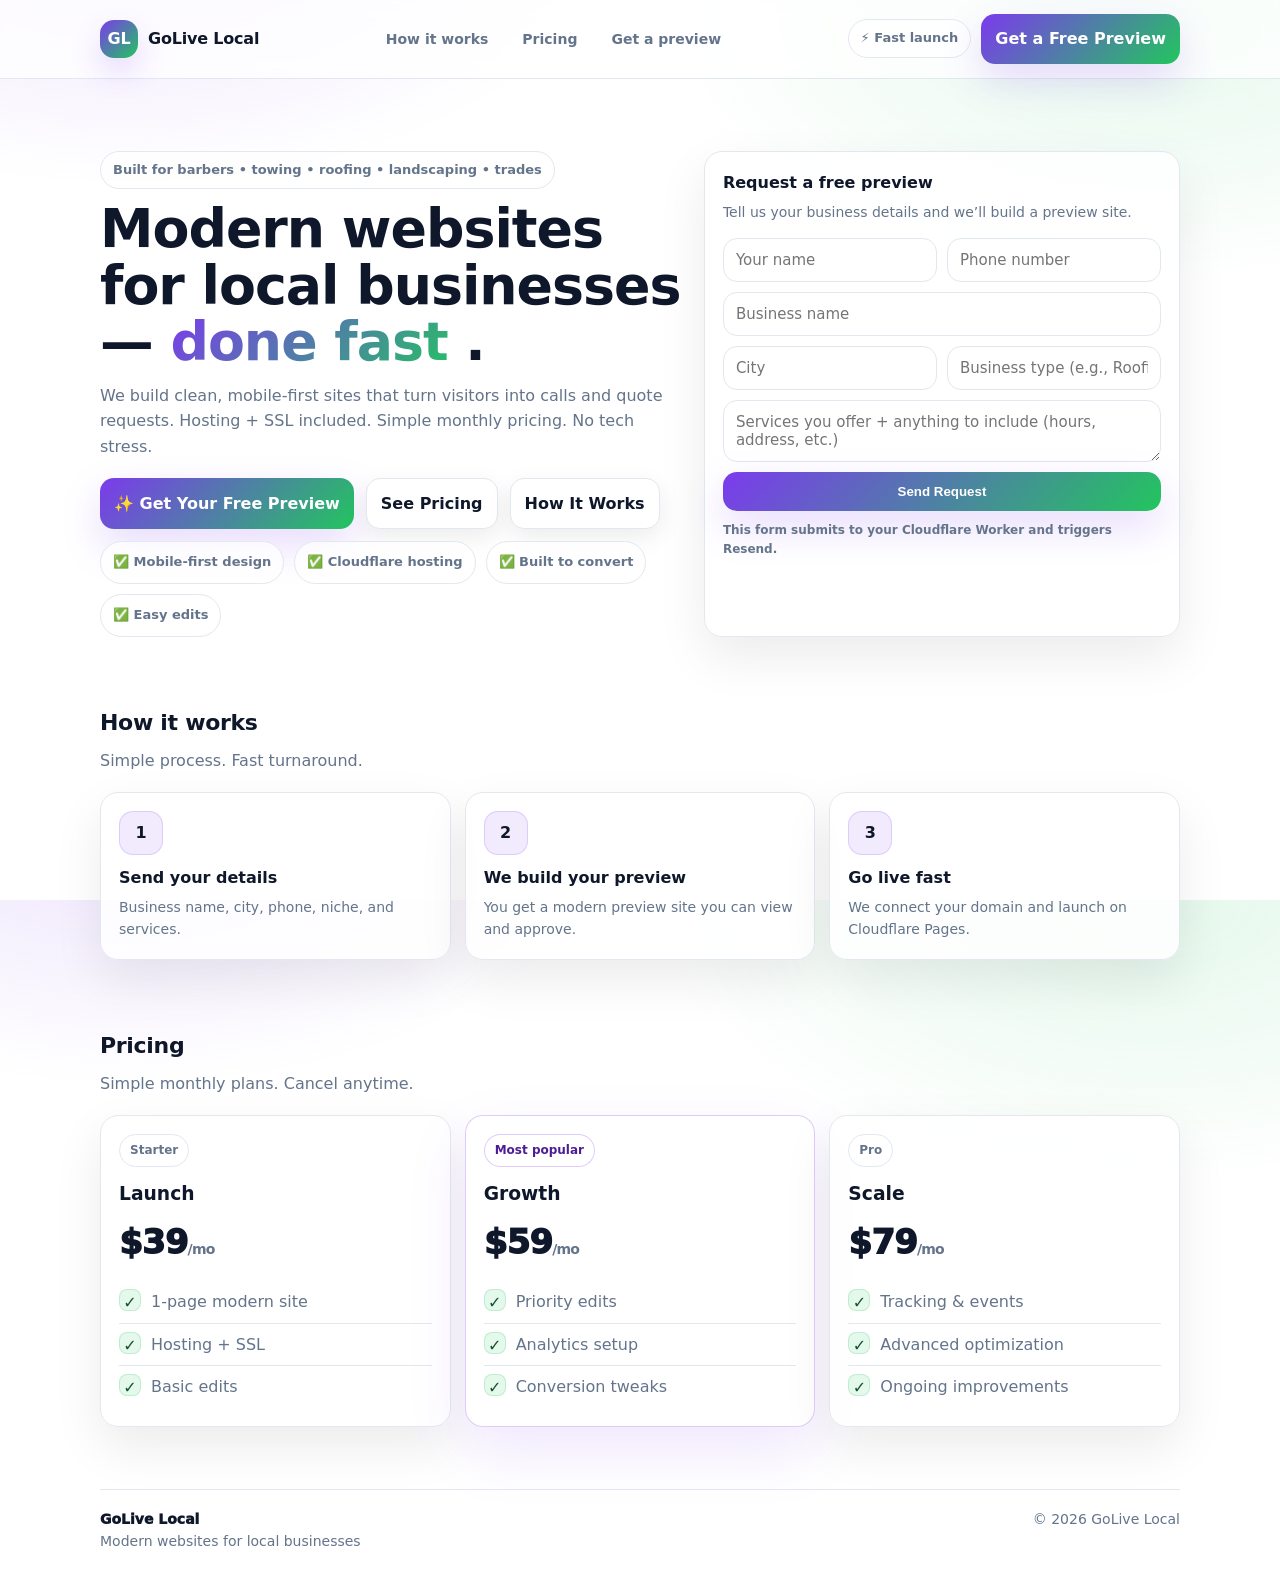
==== p/website-1/index.html @ e4176c9c "Create main page" ====
<!doctype html>
<html lang="en">
<head>
  <meta charset="utf-8" />
  <meta name="viewport" content="width=device-width, initial-scale=1" />
  <title>GoLive Local — Modern Websites for Local Businesses</title>
  <meta name="description" content="GoLive Local builds modern, mobile-first websites for local service businesses. Fast setup, Cloudflare hosting, simple monthly pricing." />

  <style>
    :root{
      --bg:#ffffff;
      --panel:#ffffff;
      --card:#ffffff;
      --text:#0f172a;      /* slate-900 */
      --muted:#64748b;     /* slate-500 */
      --line:#e2e8f0;      /* slate-200 */
      --brand:#7c3aed;     /* violet-600 */
      --brand2:#22c55e;    /* green-500 */
      --shadow: 0 20px 50px rgba(2, 6, 23, .08);
      --shadow2: 0 8px 24px rgba(2, 6, 23, .08);
      --radius: 18px;
      --max: 1120px;
    }

    *{box-sizing:border-box}
    html,body{height:100%}
    body{
      margin:0;
      font-family: ui-sans-serif, system-ui, -apple-system, Segoe UI, Roboto, Helvetica, Arial, "Apple Color Emoji","Segoe UI Emoji";
      color:var(--text);
      background:
        radial-gradient(900px 500px at 10% -10%, rgba(124,58,237,.14), transparent 55%),
        radial-gradient(900px 520px at 90% 0%, rgba(34,197,94,.12), transparent 55%),
        var(--bg);
      line-height:1.6;
    }

    a{color:inherit; text-decoration:none}
    .container{max-width:var(--max); margin:0 auto; padding:0 20px}

    /* Topbar */
    .topbar{
      position:sticky; top:0; z-index:50;
      background: rgba(255,255,255,.75);
      backdrop-filter: blur(10px);
      border-bottom: 1px solid var(--line);
    }
    .topbar-inner{
      display:flex; align-items:center; justify-content:space-between;
      gap:14px;
      padding:14px 0;
    }
    .brand{
      display:flex; align-items:center; gap:10px;
      font-weight:900;
      letter-spacing:-.2px;
    }
    .logo{
      width:38px; height:38px; border-radius:14px;
      background: linear-gradient(135deg, var(--brand), var(--brand2));
      box-shadow: 0 14px 30px rgba(124,58,237,.18);
      display:grid; place-items:center;
      flex: 0 0 38px;
      color:white;
      font-weight:900;
    }
    .nav{
      display:flex; gap:10px; align-items:center;
      color:var(--muted);
      font-weight:700;
      font-size:14px;
    }
    .nav a{padding:10px 12px; border-radius:12px}
    .nav a:hover{background: rgba(2,6,23,.04); color: var(--text)}

    .btn{
      display:inline-flex; align-items:center; justify-content:center;
      gap:10px;
      padding:12px 14px;
      border-radius:14px;
      font-weight:900;
      border: 1px solid var(--line);
      background: white;
      box-shadow: var(--shadow2);
      transition: .15s ease;
      cursor:pointer;
      white-space:nowrap;
    }
    .btn:hover{transform: translateY(-1px)}
    .btn-primary{
      border: none;
      color:white;
      background: linear-gradient(135deg, var(--brand), var(--brand2));
      box-shadow: 0 16px 40px rgba(124,58,237,.18);
    }
    .pill{
      display:inline-flex; align-items:center; gap:8px;
      padding:8px 12px;
      border-radius:999px;
      border:1px solid var(--line);
      background: rgba(255,255,255,.7);
      color: var(--muted);
      font-weight:800;
      font-size:13px;
    }

    /* Hero */
    .hero{padding:72px 0 34px}
    .hero-grid{
      display:grid; gap:22px;
      grid-template-columns: 1.1fr .9fr;
      align-items:stretch;
    }
    .headline{
      font-size: clamp(36px, 4.2vw, 56px);
      line-height:1.05;
      margin:12px 0 12px;
      letter-spacing:-1px;
    }
    .subhead{
      margin:0 0 18px;
      color: var(--muted);
      max-width: 62ch;
      font-size: 16px;
    }
    .hero-actions{display:flex; gap:12px; flex-wrap:wrap; margin:18px 0 10px}
    .stats{display:flex; gap:10px; flex-wrap:wrap; margin-top:12px}
    .chip{
      display:flex; gap:8px; align-items:center;
      padding:10px 12px;
      border-radius:999px;
      border:1px solid var(--line);
      background: rgba(255,255,255,.75);
      color: var(--muted);
      font-weight:800;
      font-size:13px;
    }

    /* Cards */
    .card{
      background: rgba(255,255,255,.85);
      border: 1px solid var(--line);
      border-radius: var(--radius);
      box-shadow: var(--shadow);
    }
    .form-card{padding:18px}
    .form-card h3{margin:0 0 6px; font-size:16px}
    .form-card p{margin:0 0 14px; color:var(--muted); font-size:14px}

    .form{
      display:grid;
      grid-template-columns: 1fr 1fr;
      gap:10px;
    }
    .input{
      width:100%;
      padding:12px 12px;
      border-radius:14px;
      border:1px solid var(--line);
      background: white;
      color: var(--text);
      outline:none;
      font-family:inherit;
      font-size:15px;
    }
    .input:focus{border-color: rgba(124,58,237,.55); box-shadow: 0 0 0 4px rgba(124,58,237,.12)}
    .form .full{grid-column:1/-1}
    .helper{
      margin-top:10px;
      font-size:12px;
      color: var(--muted);
      font-weight:700;
    }
    .status{
      margin-top:10px;
      font-size:13px;
      font-weight:800;
    }

    /* Sections */
    section{padding:34px 0}
    .section-title{font-size:22px; margin:0 0 8px; letter-spacing:-.3px}
    .section-sub{margin:0 0 18px; color:var(--muted)}
    .grid-3{display:grid; gap:14px; grid-template-columns: repeat(3,1fr)}
    .feature{padding:18px}
    .feature h4{margin:10px 0 6px}
    .feature p{margin:0; color:var(--muted); font-size:14px}
    .icon{
      width:44px; height:44px; border-radius:14px;
      display:grid; place-items:center;
      background: rgba(124,58,237,.10);
      border:1px solid rgba(124,58,237,.18);
      font-weight:900;
    }

    /* Pricing */
    .pricing{
      display:grid; gap:14px;
      grid-template-columns: repeat(3, 1fr);
      align-items:stretch;
    }
    .price{
      padding:18px;
      position:relative;
      overflow:hidden;
    }
    .price .tag{
      display:inline-flex;
      padding:6px 10px;
      border-radius:999px;
      font-size:12px;
      font-weight:900;
      border:1px solid var(--line);
      color: var(--muted);
      background: rgba(255,255,255,.7);
    }
    .price h3{margin:12px 0 6px}
    .price .amount{
      font-size:34px;
      font-weight:950;
      letter-spacing:-.8px;
      margin:6px 0 12px;
    }
    .list{margin:0; padding:0; list-style:none; color:var(--muted)}
    .list li{display:flex; gap:10px; padding:8px 0; border-top:1px solid var(--line)}
    .list li:first-child{border-top:none}
    .check{
      width:22px; height:22px; border-radius:8px;
      display:grid; place-items:center;
      background: rgba(34,197,94,.12);
      border: 1px solid rgba(34,197,94,.2);
      color: #14532d;
      font-weight:900;
      flex:0 0 22px;
    }

    /* Footer */
    footer{padding:28px 0 40px; color:var(--muted)}
    .footer-grid{
      display:flex; justify-content:space-between; gap:16px; flex-wrap:wrap;
      border-top:1px solid var(--line);
      padding-top:18px;
      font-size:14px;
    }

    /* Responsive */
    @media (max-width: 980px){
      .hero-grid{grid-template-columns:1fr}
      .grid-3{grid-template-columns:1fr}
      .pricing{grid-template-columns:1fr}
      .nav{display:none}
      .form{grid-template-columns:1fr}
    }
  </style>
</head>

<body>
  <div class="topbar">
    <div class="container">
      <div class="topbar-inner">
        <a class="brand" href="#top">
          <div class="logo" aria-hidden="true">GL</div>
          <div>GoLive Local</div>
        </a>

        <nav class="nav" aria-label="Primary">
          <a href="#how">How it works</a>
          <a href="#pricing">Pricing</a>
          <a href="#contact">Get a preview</a>
        </nav>

        <div style="display:flex; gap:10px; align-items:center">
          <span class="pill">⚡ Fast launch</span>
          <a class="btn btn-primary" href="#contact">Get a Free Preview</a>
        </div>
      </div>
    </div>
  </div>

  <header class="hero" id="top">
    <div class="container">
      <div class="hero-grid">
        <div>
          <span class="pill">Built for barbers • towing • roofing • landscaping • trades</span>
          <h1 class="headline">
            Modern websites for local businesses —
            <span style="background:linear-gradient(135deg,var(--brand),var(--brand2)); -webkit-background-clip:text; background-clip:text; color:transparent">
              done fast
            </span>.
          </h1>
          <p class="subhead">
            We build clean, mobile-first sites that turn visitors into calls and quote requests.
            Hosting + SSL included. Simple monthly pricing. No tech stress.
          </p>

          <div class="hero-actions">
            <a class="btn btn-primary" href="#contact">✨ Get Your Free Preview</a>
            <a class="btn" href="#pricing">See Pricing</a>
            <a class="btn" href="#how">How It Works</a>
          </div>

          <div class="stats">
            <div class="chip">✅ Mobile-first design</div>
            <div class="chip">✅ Cloudflare hosting</div>
            <div class="chip">✅ Built to convert</div>
            <div class="chip">✅ Easy edits</div>
          </div>
        </div>

        <div class="card form-card" id="contact">
          <h3>Request a free preview</h3>
          <p>Tell us your business details and we’ll build a preview site.</p>

          <form class="form" id="lead-form">
            <input class="input" name="name" placeholder="Your name" required />
            <input class="input" name="phone" placeholder="Phone number" required />
            <input class="input full" name="business" placeholder="Business name" required />
            <input class="input" name="city" placeholder="City" required />
            <input class="input" name="niche" placeholder="Business type (e.g., Roofing)" required />
            <textarea class="input full" name="message" placeholder="Services you offer + anything to include (hours, address, etc.)"></textarea>
            <button class="btn btn-primary full" type="submit">Send Request</button>
          </form>

          <div class="helper">
            This form submits to your Cloudflare Worker and triggers Resend.
          </div>
          <div class="status" id="formStatus" aria-live="polite"></div>
        </div>
      </div>
    </div>
  </header>

  <section id="how">
    <div class="container">
      <h2 class="section-title">How it works</h2>
      <p class="section-sub">Simple process. Fast turnaround.</p>

      <div class="grid-3">
        <div class="card feature">
          <div class="icon">1</div>
          <h4>Send your details</h4>
          <p>Business name, city, phone, niche, and services.</p>
        </div>
        <div class="card feature">
          <div class="icon">2</div>
          <h4>We build your preview</h4>
          <p>You get a modern preview site you can view and approve.</p>
        </div>
        <div class="card feature">
          <div class="icon">3</div>
          <h4>Go live fast</h4>
          <p>We connect your domain and launch on Cloudflare Pages.</p>
        </div>
      </div>
    </div>
  </section>

  <section id="pricing">
    <div class="container">
      <h2 class="section-title">Pricing</h2>
      <p class="section-sub">Simple monthly plans. Cancel anytime.</p>

      <div class="pricing">
        <div class="card price">
          <span class="tag">Starter</span>
          <h3>Launch</h3>
          <div class="amount">$39<span style="font-size:14px; font-weight:800; color:var(--muted)">/mo</span></div>
          <ul class="list">
            <li><span class="check">✓</span> 1-page modern site</li>
            <li><span class="check">✓</span> Hosting + SSL</li>
            <li><span class="check">✓</span> Basic edits</li>
          </ul>
        </div>

        <div class="card price" style="border-color: rgba(124,58,237,.25); box-shadow: 0 24px 60px rgba(124,58,237,.12);">
          <span class="tag" style="border-color: rgba(124,58,237,.25); color:#4c1d95;">Most popular</span>
          <h3>Growth</h3>
          <div class="amount">$59<span style="font-size:14px; font-weight:800; color:var(--muted)">/mo</span></div>
          <ul class="list">
            <li><span class="check">✓</span> Priority edits</li>
            <li><span class="check">✓</span> Analytics setup</li>
            <li><span class="check">✓</span> Conversion tweaks</li>
          </ul>
        </div>

        <div class="card price">
          <span class="tag">Pro</span>
          <h3>Scale</h3>
          <div class="amount">$79<span style="font-size:14px; font-weight:800; color:var(--muted)">/mo</span></div>
          <ul class="list">
            <li><span class="check">✓</span> Tracking & events</li>
            <li><span class="check">✓</span> Advanced optimization</li>
            <li><span class="check">✓</span> Ongoing improvements</li>
          </ul>
        </div>
      </div>
    </div>
  </section>

  <footer>
    <div class="container">
      <div class="footer-grid">
        <div>
          <div style="font-weight:950; color:var(--text)">GoLive Local</div>
          <div>Modern websites for local businesses</div>
        </div>
        <div>
          <div>© <span id="year"></span> GoLive Local</div>
        </div>
      </div>
    </div>
  </footer>

  <script>
    document.getElementById("year").textContent = new Date().getFullYear();

    // ✅ Your Cloudflare Worker endpoint (Resend)
    const WORKER_URL = "https://golivelocal-contact.jesslb087.workers.dev";

    const form = document.getElementById("lead-form");
    const statusEl = document.getElementById("formStatus");

    form.addEventListener("submit", async (e) => {
      e.preventDefault();
      statusEl.textContent = "Sending…";

      const payload = Object.fromEntries(new FormData(form).entries());

      try {
        const res = await fetch(WORKER_URL, {
          method: "POST",
          headers: { "Content-Type": "application/json" },
          body: JSON.stringify(payload),
        });

        if (!res.ok) {
          statusEl.textContent = "❌ Something went wrong. Please try again.";
          return;
        }

        statusEl.textContent = "✅ Sent! We’ll be in touch shortly.";
        form.reset();
      } catch (err) {
        statusEl.textContent = "❌ Network error. Please try again.";
      }
    });
  </script>
</body>
</html>
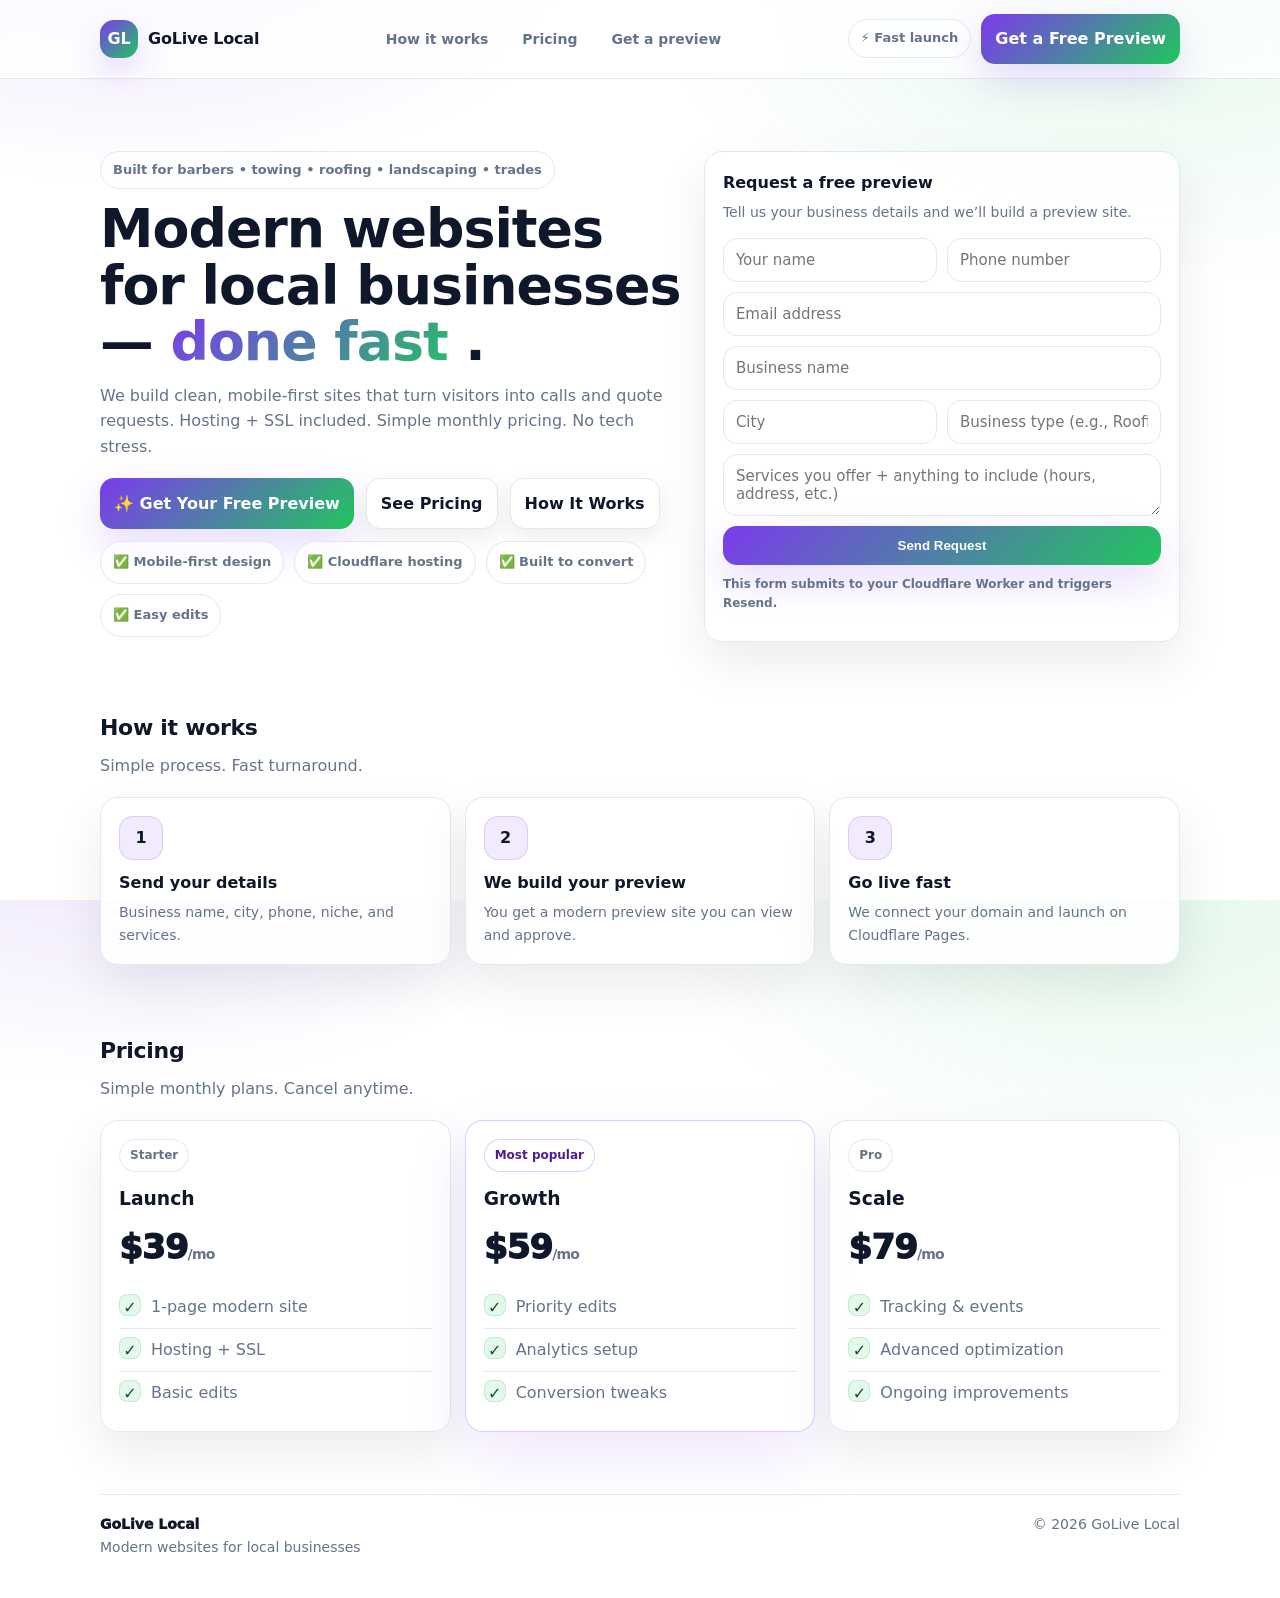
==== commit 9f39ae97: "Create main page" ====
--- a/p/website-1/index.html
+++ b/p/website-1/index.html
@@ -11,11 +11,11 @@
       --bg:#ffffff;
       --panel:#ffffff;
       --card:#ffffff;
-      --text:#0f172a;      /* slate-900 */
-      --muted:#64748b;     /* slate-500 */
-      --line:#e2e8f0;      /* slate-200 */
-      --brand:#7c3aed;     /* violet-600 */
-      --brand2:#22c55e;    /* green-500 */
+      --text:#0f172a;
+      --muted:#64748b;
+      --line:#e2e8f0;
+      --brand:#7c3aed;
+      --brand2:#22c55e;
       --shadow: 0 20px 50px rgba(2, 6, 23, .08);
       --shadow2: 0 8px 24px rgba(2, 6, 23, .08);
       --radius: 18px;
@@ -38,7 +38,6 @@
     a{color:inherit; text-decoration:none}
     .container{max-width:var(--max); margin:0 auto; padding:0 20px}
 
-    /* Topbar */
     .topbar{
       position:sticky; top:0; z-index:50;
       background: rgba(255,255,255,.75);
@@ -104,7 +103,6 @@
       font-size:13px;
     }
 
-    /* Hero */
     .hero{padding:72px 0 34px}
     .hero-grid{
       display:grid; gap:22px;
@@ -136,7 +134,6 @@
       font-size:13px;
     }
 
-    /* Cards */
     .card{
       background: rgba(255,255,255,.85);
       border: 1px solid var(--line);
@@ -175,9 +172,9 @@
       margin-top:10px;
       font-size:13px;
       font-weight:800;
-    }
-
-    /* Sections */
+      white-space:pre-wrap;
+    }
+
     section{padding:34px 0}
     .section-title{font-size:22px; margin:0 0 8px; letter-spacing:-.3px}
     .section-sub{margin:0 0 18px; color:var(--muted)}
@@ -193,7 +190,6 @@
       font-weight:900;
     }
 
-    /* Pricing */
     .pricing{
       display:grid; gap:14px;
       grid-template-columns: repeat(3, 1fr);
@@ -234,7 +230,6 @@
       flex:0 0 22px;
     }
 
-    /* Footer */
     footer{padding:28px 0 40px; color:var(--muted)}
     .footer-grid{
       display:flex; justify-content:space-between; gap:16px; flex-wrap:wrap;
@@ -243,7 +238,6 @@
       font-size:14px;
     }
 
-    /* Responsive */
     @media (max-width: 980px){
       .hero-grid{grid-template-columns:1fr}
       .grid-3{grid-template-columns:1fr}
@@ -314,6 +308,10 @@
           <form class="form" id="lead-form">
             <input class="input" name="name" placeholder="Your name" required />
             <input class="input" name="phone" placeholder="Phone number" required />
+
+            <!-- ✅ ADD EMAIL (required by your Worker) -->
+            <input class="input full" name="email" type="email" placeholder="Email address" required />
+
             <input class="input full" name="business" placeholder="Business name" required />
             <input class="input" name="city" placeholder="City" required />
             <input class="input" name="niche" placeholder="Business type (e.g., Roofing)" required />
@@ -414,11 +412,48 @@
   <script>
     document.getElementById("year").textContent = new Date().getFullYear();
 
-    // ✅ Your Cloudflare Worker endpoint (Resend)
-    const WORKER_URL = "https://golivelocal-contact.jesslb087.workers.dev";
+    // ✅ Worker URL (no trailing slash)
+    const WORKER_BASE = "https://golivelocal-contact.jesslb087.workers.dev";
+    // Some workers expect / (root), others expect /contact. We'll try both.
+    const CANDIDATE_ENDPOINTS = [
+      WORKER_BASE,
+      WORKER_BASE + "/contact"
+    ];
 
     const form = document.getElementById("lead-form");
     const statusEl = document.getElementById("formStatus");
+
+    async function postToWorker(payload) {
+      let lastErr = null;
+
+      for (const url of CANDIDATE_ENDPOINTS) {
+        try {
+          const res = await fetch(url, {
+            method: "POST",
+            mode: "cors",
+            headers: {
+              "Content-Type": "application/json",
+              "Accept": "application/json, text/plain, */*"
+            },
+            body: JSON.stringify(payload),
+          });
+
+          const text = await res.text();
+          let json = null;
+          try { json = JSON.parse(text); } catch (_) {}
+
+          if (res.ok) {
+            return { ok: true, url, res, text, json };
+          }
+
+          lastErr = { ok: false, url, status: res.status, text, json };
+        } catch (e) {
+          lastErr = { ok: false, url, error: String(e) };
+        }
+      }
+
+      return lastErr || { ok: false, error: "Unknown error" };
+    }
 
     form.addEventListener("submit", async (e) => {
       e.preventDefault();
@@ -426,23 +461,25 @@
 
       const payload = Object.fromEntries(new FormData(form).entries());
 
-      try {
-        const res = await fetch(WORKER_URL, {
-          method: "POST",
-          headers: { "Content-Type": "application/json" },
-          body: JSON.stringify(payload),
-        });
-
-        if (!res.ok) {
-          statusEl.textContent = "❌ Something went wrong. Please try again.";
-          return;
-        }
-
+      // ✅ Ensure required fields for your Worker: email + message
+      if (!payload.message || !String(payload.message).trim()) {
+        payload.message = `Preview request from ${payload.business || "a local business"} in ${payload.city || "their city"} (${payload.niche || "business type"}).`;
+      }
+
+      const result = await postToWorker(payload);
+
+      if (result && result.ok) {
         statusEl.textContent = "✅ Sent! We’ll be in touch shortly.";
         form.reset();
-      } catch (err) {
-        statusEl.textContent = "❌ Network error. Please try again.";
+        return;
       }
+
+      // Show the real reason on screen (instantly reveals route/auth/CORS issues)
+      const details = result?.json?.error || result?.json?.message || result?.text || result?.error || "Unknown error";
+      const where = result?.url ? "Endpoint: " + result.url : "";
+      const code = result?.status ? "Status: " + result.status : "";
+
+      statusEl.textContent = "❌ Something went wrong.\n" + [where, code, String(details).slice(0, 400)].filter(Boolean).join("\n");
     });
   </script>
 </body>
